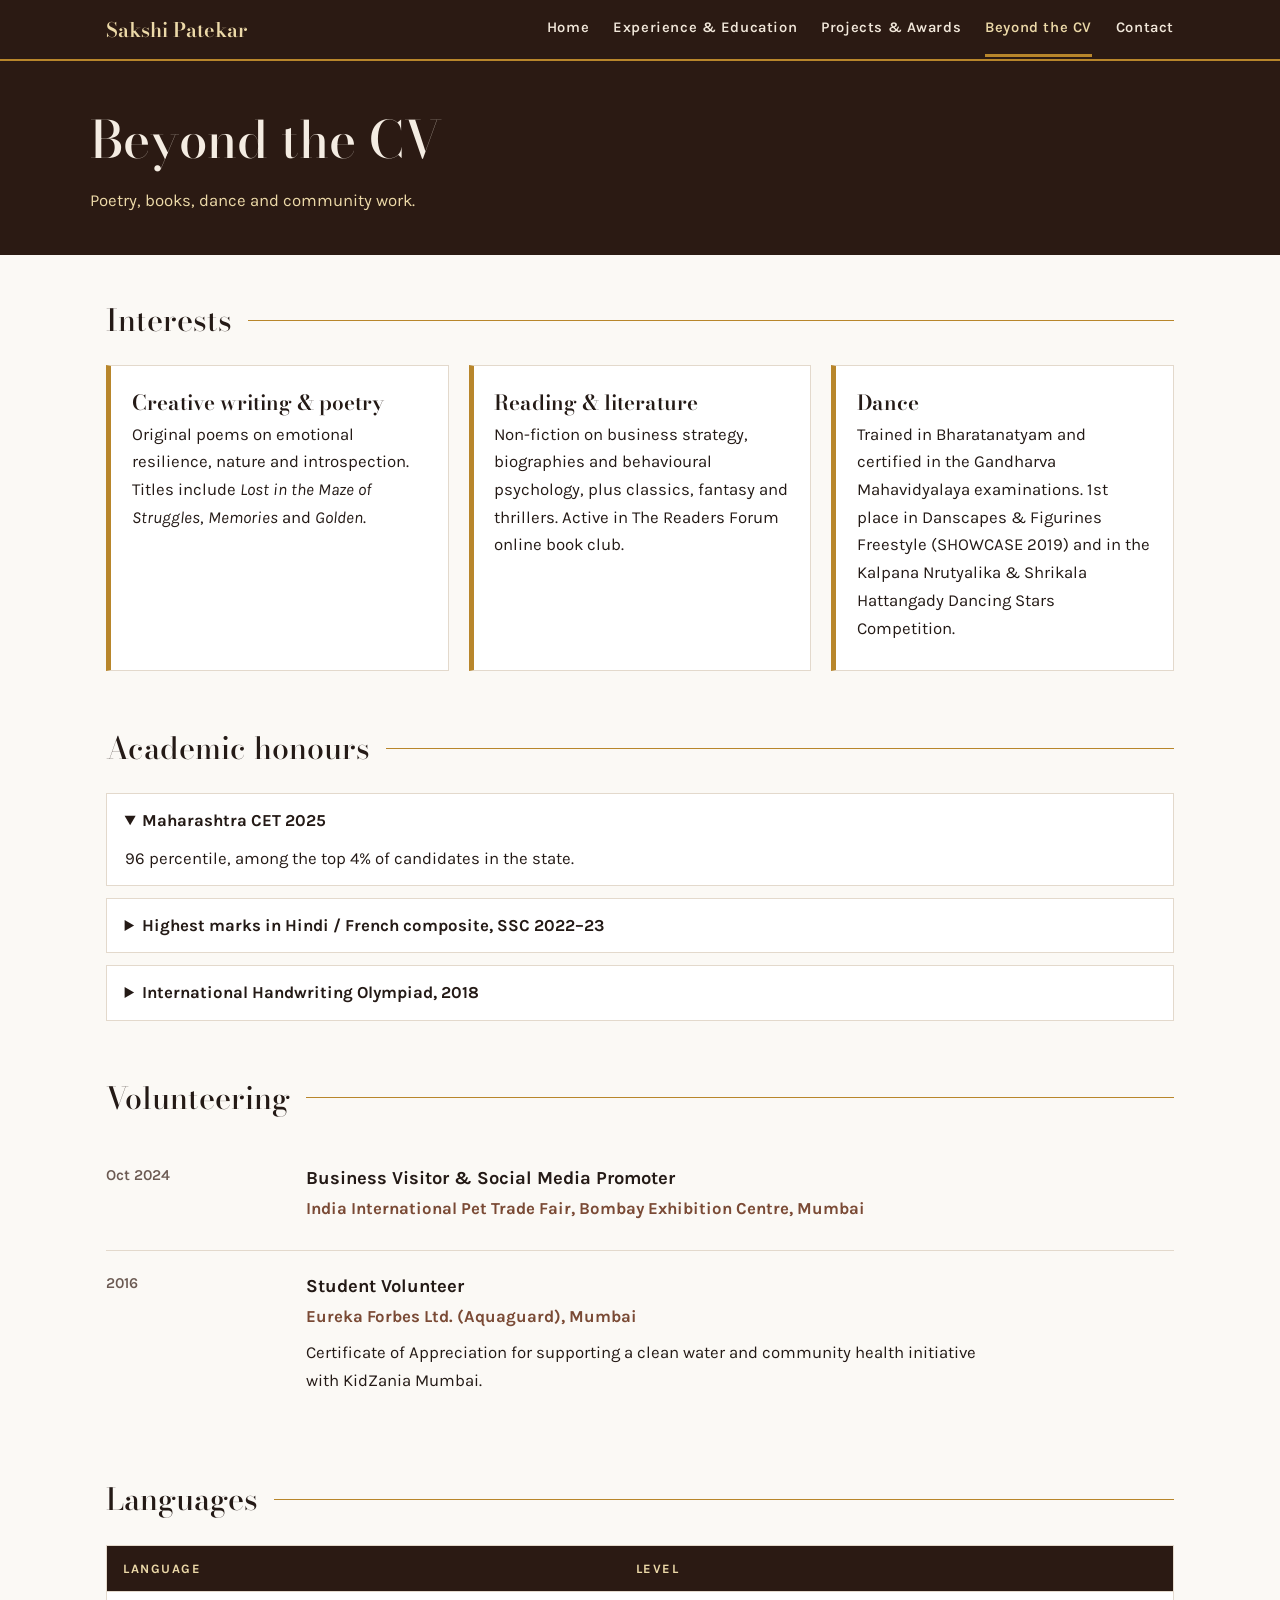
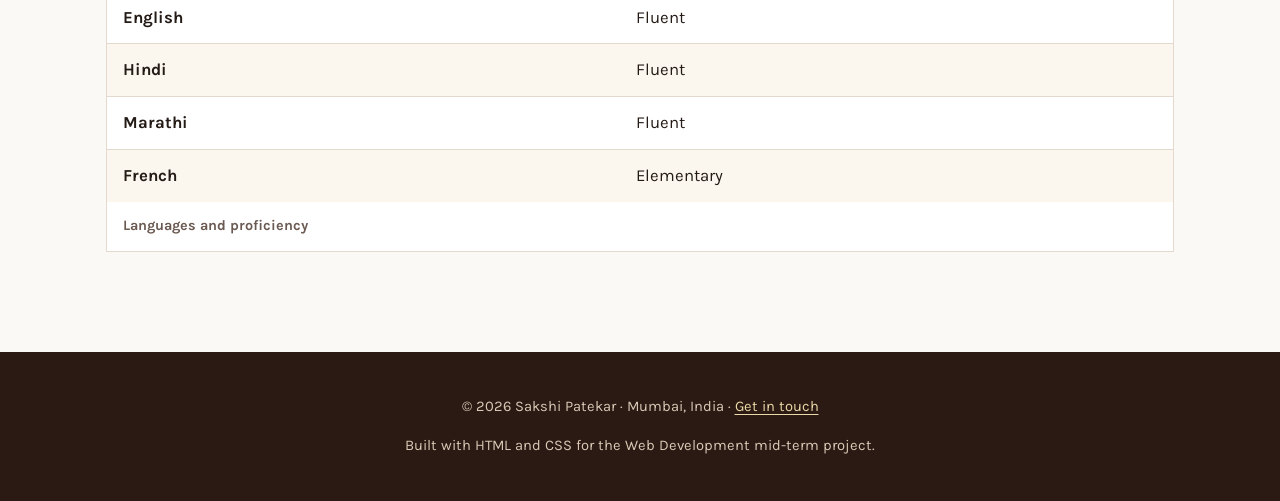
==== about.html @ 96bf37b6 "Add files via upload" ====
<!DOCTYPE html>
<html lang="en">
<head>
  <meta charset="utf-8">
  <meta name="viewport" content="width=device-width, initial-scale=1">
  <title>Beyond the CV | Sakshi Patekar</title>
  <meta name="description" content="Interests, academic honours, volunteering and languages.">
  <link rel="preconnect" href="https://fonts.googleapis.com">
  <link rel="preconnect" href="https://fonts.gstatic.com" crossorigin>
  <link href="https://fonts.googleapis.com/css2?family=Bodoni+Moda:opsz,wght@6..96,500;6..96,600&family=Karla:wght@400;600;700&display=swap" rel="stylesheet">
  <link rel="stylesheet" href="css/style.css">
</head>
<body>
  <nav class="site-nav" aria-label="Main navigation">
    <ul>
      <li class="brand"><a href="index.html">Sakshi Patekar</a></li>
      <li><a href="index.html">Home</a></li><li><a href="experience.html">Experience & Education</a></li><li><a href="projects.html">Projects & Awards</a></li><li><a href="about.html" aria-current="page">Beyond the CV</a></li><li><a href="contact.html">Contact</a></li>
    </ul>
  </nav>
  <header class="page-title-band">
    <div>
      <h1>Beyond the CV</h1>
      <p>Poetry, books, dance and community work.</p>
    </div>
  </header>
  <main>
    <section id="interests" aria-labelledby="int-h">
      <h2 id="int-h">Interests</h2>
      <div class="cards">
        <article class="card">
          <h3>Creative writing &amp; poetry</h3>
          <p>Original poems on emotional resilience, nature and introspection. Titles include <em>Lost in the Maze of Struggles</em>, <em>Memories</em> and <em>Golden</em>.</p>
        </article>
        <article class="card">
          <h3>Reading &amp; literature</h3>
          <p>Non-fiction on business strategy, biographies and behavioural psychology, plus classics, fantasy and thrillers. Active in The Readers Forum online book club.</p>
        </article>
        <article class="card">
          <h3>Dance</h3>
          <p>Trained in Bharatanatyam and certified in the Gandharva Mahavidyalaya examinations. 1st place in Danscapes &amp; Figurines Freestyle (SHOWCASE 2019) and in the Kalpana Nrutyalika &amp; Shrikala Hattangady Dancing Stars Competition.</p>
        </article>
      </div>
    </section>

    <section id="honors" aria-labelledby="hon-h">
      <h2 id="hon-h">Academic honours</h2>
      <details open>
        <summary>Maharashtra CET 2025</summary>
        <p>96 percentile, among the top 4% of candidates in the state.</p>
      </details>
      <details>
        <summary>Highest marks in Hindi / French composite, SSC 2022&ndash;23</summary>
        <p>Certificate of Merit for scoring 94/100.</p>
      </details>
      <details>
        <summary>International Handwriting Olympiad, 2018</summary>
        <p>First Grade for handwriting at Convent Girls' High School.</p>
      </details>
    </section>

    <section id="volunteering" aria-labelledby="vol-h">
      <h2 id="vol-h">Volunteering</h2>
      <article class="entry">
        <p class="when"><time datetime="2024-10">Oct 2024</time></p>
        <div>
          <h3>Business Visitor &amp; Social Media Promoter</h3>
          <p class="org">India International Pet Trade Fair, Bombay Exhibition Centre, Mumbai</p>
        </div>
      </article>
      <article class="entry">
        <p class="when"><time datetime="2016">2016</time></p>
        <div>
          <h3>Student Volunteer</h3>
          <p class="org">Eureka Forbes Ltd. (Aquaguard), Mumbai</p>
          <p>Certificate of Appreciation for supporting a clean water and community health initiative with KidZania Mumbai.</p>
        </div>
      </article>
    </section>

    <section id="languages" aria-labelledby="lang-h">
      <h2 id="lang-h">Languages</h2>
      <div class="table-wrap">
        <table>
          <caption>Languages and proficiency</caption>
          <thead><tr><th scope="col">Language</th><th scope="col">Level</th></tr></thead>
          <tbody>
            <tr><th scope="row">English</th><td>Fluent</td></tr>
            <tr><th scope="row">Hindi</th><td>Fluent</td></tr>
            <tr><th scope="row">Marathi</th><td>Fluent</td></tr>
            <tr><th scope="row">French</th><td>Elementary</td></tr>
          </tbody>
        </table>
      </div>
    </section>
  </main>
  <footer class="site-footer">
    <p>&copy; 2026 Sakshi Patekar &middot; Mumbai, India &middot; <a href="contact.html">Get in touch</a></p>
    <p>Built with HTML and CSS for the Web Development mid-term project.</p>
  </footer>
</body>
</html>
---- css/style.css ----
/* Design plan: palette is taken from the portfolio photo (suede jacket brown, gold earrings, black knit).
   Layout idea: espresso header band with an arch-framed portrait, then a light paper column with gold rules. */
:root {
  --espresso: #2b1a13;
  --suede: #7a4a35;
  --gold: #b8862b;
  --gold-soft: #ecd9a8;
  --paper: #fbf9f5;
  --ink: #241a16;
  --muted: #6b5a52;
  --line: #e3d9cc;
  --font-display: "Bodoni Moda", "Didot", Georgia, serif;
  --font-body: "Karla", "Segoe UI", Arial, sans-serif;
}

*, *::before, *::after { box-sizing: border-box; }

html { scroll-behavior: smooth; }

body {
  margin: 0;
  background: var(--paper);
  color: var(--ink);
  font-family: var(--font-body);
  font-size: 1.05rem;
  line-height: 1.65;
}

img { max-width: 100%; display: block; }

a { color: var(--suede); text-underline-offset: 3px; }
a:hover { color: var(--gold); }
a:focus-visible, summary:focus-visible { outline: 3px solid var(--gold); outline-offset: 3px; }

/* ---------- Navigation (flexbox) ---------- */
.site-nav {
  background: var(--espresso);
  border-bottom: 2px solid var(--gold);
  position: sticky;
  top: 0;
  z-index: 10;
}
.site-nav ul {
  list-style: none;
  margin: 0 auto;
  padding: 0 1rem;
  max-width: 1100px;
  display: flex;
  flex-wrap: wrap;
  align-items: center;
  gap: 0.25rem 1.5rem;
}
.site-nav .brand {
  font-family: var(--font-display);
  font-size: 1.25rem;
  color: var(--gold-soft);
  margin-right: auto;
  padding: 0.8rem 0;
}
.site-nav a {
  color: #f1e7da;
  text-decoration: none;
  font-weight: 600;
  letter-spacing: 0.04em;
  font-size: 0.92rem;
  padding: 0.9rem 0;
  display: inline-block;
  border-bottom: 3px solid transparent;
}
.site-nav a:hover { color: var(--gold-soft); border-bottom-color: var(--gold); }
.site-nav a[aria-current="page"] { border-bottom-color: var(--gold); color: var(--gold-soft); }
.site-nav .brand a { padding: 0; border: 0; color: inherit; font-size: inherit; letter-spacing: 0; }

/* ---------- Page header ---------- */
.hero {
  background: var(--espresso);
  color: #f4ece2;
}
.hero-inner {
  max-width: 1100px;
  margin: 0 auto;
  padding: 3rem 1rem 3.5rem;
  display: flex;
  flex-wrap: wrap;
  align-items: center;
  gap: 2.5rem;
}
.hero-text { flex: 1 1 380px; }
.hero .eyebrow {
  color: var(--gold);
  text-transform: uppercase;
  letter-spacing: 0.22em;
  font-size: 0.8rem;
  font-weight: 700;
  margin: 0 0 0.75rem;
}
.hero h1 {
  font-family: var(--font-display);
  font-weight: 500;
  font-size: clamp(2.6rem, 7vw, 4.6rem);
  line-height: 1.02;
  margin: 0 0 1rem;
  text-wrap: balance;
}
.hero .tagline {
  font-size: 1.2rem;
  max-width: 34ch;
  color: #e9dccb;
  margin: 0 0 1.5rem;
}
.hero-links { display: flex; flex-wrap: wrap; gap: 0.75rem; }

.portrait {
  flex: 0 1 340px;
  margin: 0;
}
.portrait img {
  width: 100%;
  height: auto;
  aspect-ratio: 10 / 11;
  object-fit: cover;
  object-position: 55% top;
  border-radius: 999px 999px 12px 12px; /* arch frame */
  border: 4px solid var(--gold);
  background: #fff;
}
.portrait figcaption {
  font-size: 0.8rem;
  color: var(--gold-soft);
  text-align: center;
  margin-top: 0.6rem;
  letter-spacing: 0.08em;
}

.page-title-band {
  background: var(--espresso);
  color: #f4ece2;
  padding: 2.25rem 1rem 2.5rem;
}
.page-title-band > div { max-width: 1100px; margin: 0 auto; }
.page-title-band h1 {
  font-family: var(--font-display);
  font-weight: 500;
  font-size: clamp(2rem, 5vw, 3.2rem);
  margin: 0;
}
.page-title-band p { margin: 0.4rem 0 0; color: var(--gold-soft); }

/* ---------- Buttons ---------- */
.btn {
  display: inline-block;
  padding: 0.65rem 1.3rem;
  border-radius: 999px;
  font-weight: 700;
  text-decoration: none;
  border: 2px solid var(--gold);
  color: var(--gold-soft);
  transition: background 0.2s, color 0.2s;
}
.btn:hover { background: var(--gold); color: var(--espresso); }
.btn.solid { background: var(--gold); color: var(--espresso); }
.btn.solid:hover { background: var(--gold-soft); }

/* ---------- Main content ---------- */
main {
  max-width: 1100px;
  margin: 0 auto;
  padding: 2.5rem 1rem 3rem;
}
main > section { margin-bottom: 3.25rem; }

h2 {
  font-family: var(--font-display);
  font-weight: 500;
  font-size: 1.9rem;
  margin: 0 0 1.25rem;
  display: flex;
  align-items: center;
  gap: 1rem;
}
h2::after { content: ""; flex: 1; height: 1px; background: var(--gold); }
h3 { font-size: 1.15rem; margin: 0; }

.summary { max-width: 70ch; font-size: 1.15rem; }

.facts {
  display: grid;
  grid-template-columns: repeat(auto-fit, minmax(210px, 1fr));
  gap: 1rem;
  margin: 0;
}
.facts > div {
  border-top: 3px solid var(--gold);
  background: #fff;
  padding: 1rem 1.1rem;
  box-shadow: 0 1px 0 var(--line);
}
.facts dt { font-size: 0.78rem; text-transform: uppercase; letter-spacing: 0.14em; color: var(--muted); font-weight: 700; }
.facts dd { margin: 0.2rem 0 0; font-family: var(--font-display); font-size: 1.35rem; line-height: 1.25; }

/* ---------- Entries (article) ---------- */
.entry {
  display: grid;
  grid-template-columns: 11rem 1fr;
  gap: 0.5rem 1.5rem;
  padding: 1.25rem 0;
  border-bottom: 1px solid var(--line);
}
.entry:last-child { border-bottom: 0; }
.entry .when { color: var(--muted); font-weight: 600; font-size: 0.95rem; }
.entry .org { color: var(--suede); font-weight: 700; margin: 0.1rem 0 0.5rem; }
.entry p { margin: 0 0 0.5rem; max-width: 70ch; }
.entry ul { margin: 0.25rem 0 0; padding-left: 1.2rem; max-width: 70ch; }
.entry li { margin-bottom: 0.3rem; }

.chips { list-style: none; padding: 0 !important; margin: 0.6rem 0 0; display: flex; flex-wrap: wrap; gap: 0.4rem; }
.chips li {
  background: var(--gold-soft);
  color: var(--espresso);
  font-size: 0.82rem;
  font-weight: 700;
  padding: 0.15rem 0.7rem;
  border-radius: 999px;
  margin: 0;
}

.cards {
  display: grid;
  grid-template-columns: repeat(auto-fit, minmax(290px, 1fr));
  gap: 1.25rem;
}
.card {
  background: #fff;
  border: 1px solid var(--line);
  border-left: 5px solid var(--gold);
  padding: 1.25rem 1.3rem;
}
.card h3 { font-family: var(--font-display); font-size: 1.3rem; font-weight: 600; }
.card .when { color: var(--muted); font-size: 0.9rem; font-weight: 600; margin: 0.15rem 0 0.6rem; }
.card p { margin: 0 0 0.5rem; }

/* ---------- Tables ---------- */
.table-wrap { overflow-x: auto; background: #fff; border: 1px solid var(--line); }
table { width: 100%; border-collapse: collapse; min-width: 520px; }
caption {
  text-align: left;
  padding: 0.8rem 1rem;
  font-weight: 700;
  color: var(--muted);
  font-size: 0.9rem;
  caption-side: bottom;
}
thead th {
  background: var(--espresso);
  color: var(--gold-soft);
  text-align: left;
  font-size: 0.8rem;
  letter-spacing: 0.12em;
  text-transform: uppercase;
  padding: 0.75rem 1rem;
}
tbody th { text-align: left; font-weight: 700; }
tbody th, tbody td { padding: 0.75rem 1rem; border-top: 1px solid var(--line); vertical-align: top; }
tbody tr:nth-child(even) { background: #fbf7ef; }
tbody tr:hover { background: var(--gold-soft); }
td.num { font-variant-numeric: tabular-nums; white-space: nowrap; }

/* ---------- Misc ---------- */
.two-col {
  display: grid;
  grid-template-columns: repeat(auto-fit, minmax(300px, 1fr));
  gap: 2rem;
}
details {
  background: #fff;
  border: 1px solid var(--line);
  padding: 0.8rem 1.1rem;
  margin-bottom: 0.75rem;
}
summary { cursor: pointer; font-weight: 700; }
details p { margin: 0.6rem 0 0; }

.contact-list { list-style: none; padding: 0; margin: 0; display: grid; gap: 1rem; }
.contact-list li { border-left: 4px solid var(--gold); padding-left: 1rem; }
.contact-list span { display: block; font-size: 0.78rem; text-transform: uppercase; letter-spacing: 0.14em; color: var(--muted); font-weight: 700; }
address { font-style: normal; }

blockquote {
  margin: 0;
  padding: 1rem 1.3rem;
  border-left: 4px solid var(--gold);
  background: #fff;
  font-family: var(--font-display);
  font-size: 1.25rem;
}

.site-footer {
  background: var(--espresso);
  color: #d9c9b6;
  text-align: center;
  padding: 1.75rem 1rem;
  font-size: 0.92rem;
}
.site-footer a { color: var(--gold-soft); }

@media (max-width: 720px) {
  .entry { grid-template-columns: 1fr; }
  .site-nav .brand { width: 100%; padding-bottom: 0; }
  .hero-inner { padding-top: 2rem; }
  .portrait { order: -1; flex-basis: 220px; margin: 0 auto; }
}

@media (prefers-reduced-motion: reduce) {
  html { scroll-behavior: auto; }
  .btn { transition: none; }
}
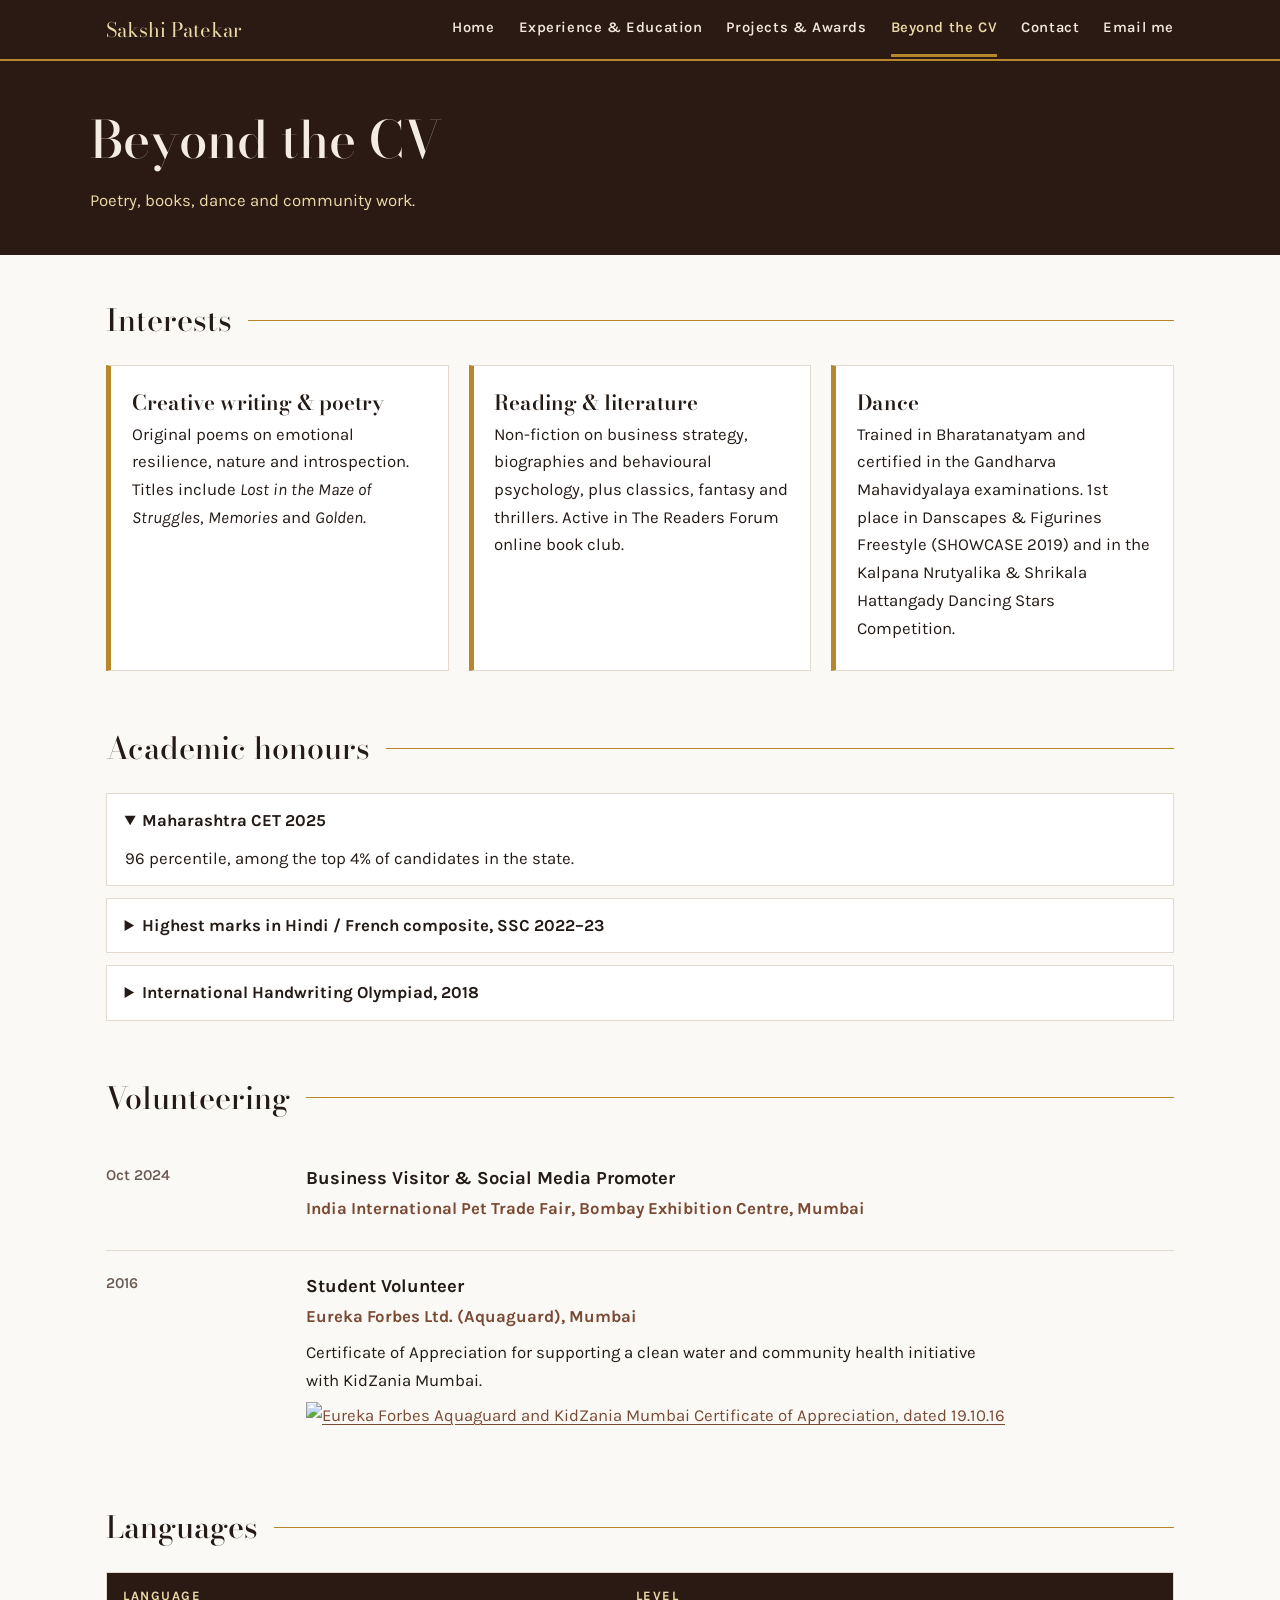
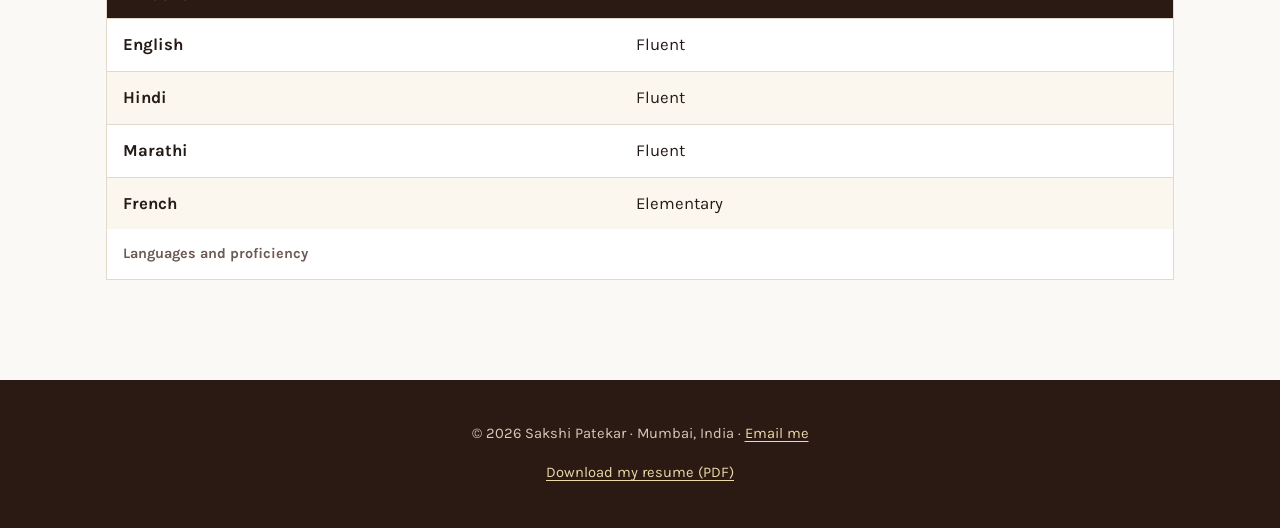
==== commit 84e16c07: "Add files via upload" ====
--- a/about.html
+++ b/about.html
@@ -13,8 +13,9 @@
 <body>
   <nav class="site-nav" aria-label="Main navigation">
     <ul>
-      <li class="brand"><a href="index.html">Sakshi Patekar</a></li>
+      <li class="brand">Sakshi Patekar</li>
       <li><a href="index.html">Home</a></li><li><a href="experience.html">Experience & Education</a></li><li><a href="projects.html">Projects & Awards</a></li><li><a href="about.html" aria-current="page">Beyond the CV</a></li><li><a href="contact.html">Contact</a></li>
+      <li><a class="nav-cta" href="mailto:40sakshipatekarviiia@gmail.com?subject=Hello%20Sakshi">Email me</a></li>
     </ul>
   </nav>
   <header class="page-title-band">
@@ -73,6 +74,7 @@
           <h3>Student Volunteer</h3>
           <p class="org">Eureka Forbes Ltd. (Aquaguard), Mumbai</p>
           <p>Certificate of Appreciation for supporting a clean water and community health initiative with KidZania Mumbai.</p>
+          <a class="thumb" href="images/eureka-forbes-certificate.jpg"><img src="images/eureka-forbes-certificate-thumb.jpg" alt="Eureka Forbes Aquaguard and KidZania Mumbai Certificate of Appreciation, dated 19.10.16" loading="lazy"></a>
         </div>
       </article>
     </section>
@@ -94,8 +96,8 @@
     </section>
   </main>
   <footer class="site-footer">
-    <p>&copy; 2026 Sakshi Patekar &middot; Mumbai, India &middot; <a href="contact.html">Get in touch</a></p>
-    <p>Built with HTML and CSS for the Web Development mid-term project.</p>
+    <p>&copy; 2026 Sakshi Patekar &middot; Mumbai, India &middot; <a href="mailto:40sakshipatekarviiia@gmail.com?subject=Hello%20Sakshi">Email me</a></p>
+    <p><a href="resume.pdf" download>Download my resume (PDF)</a></p>
   </footer>
 </body>
 </html>
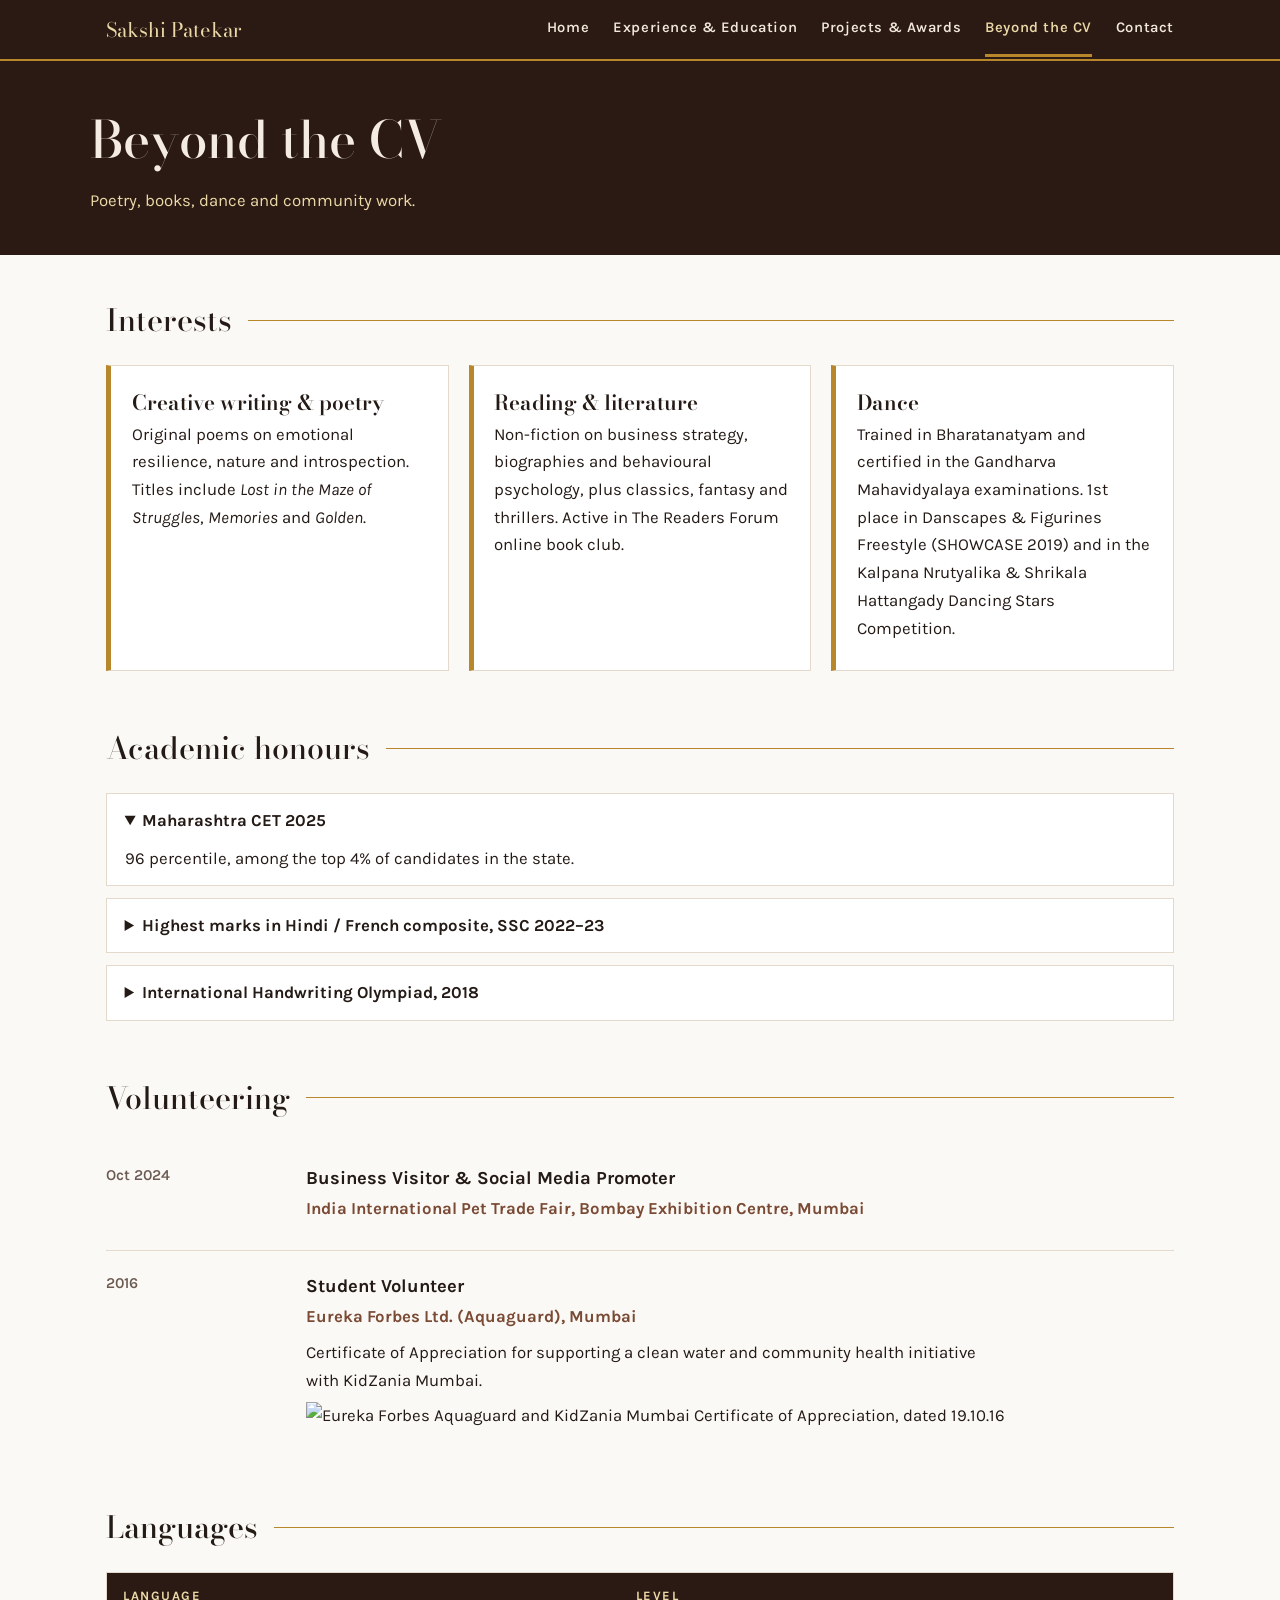
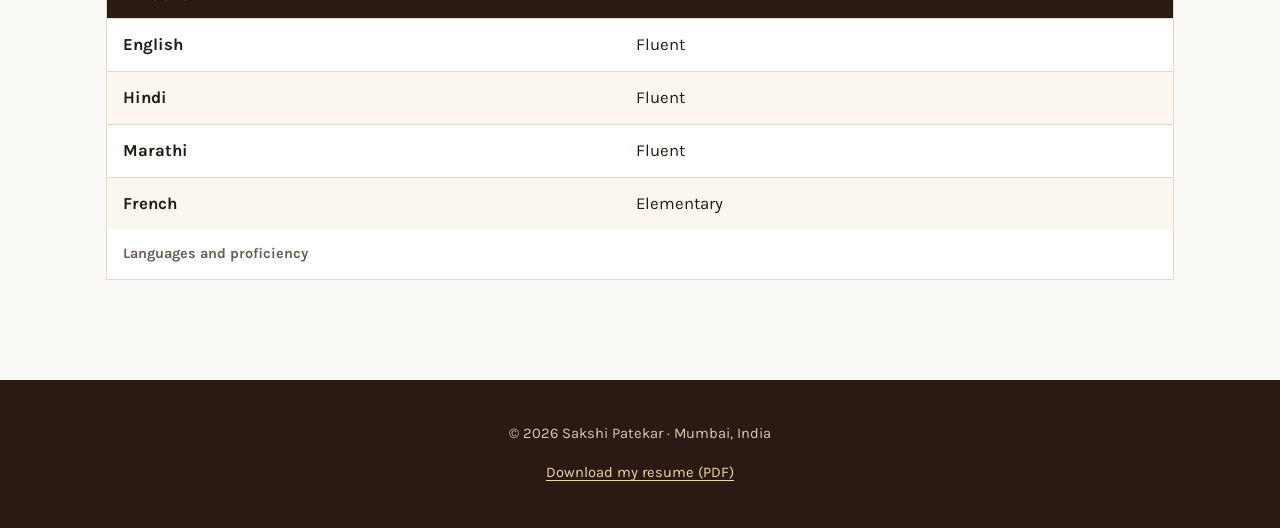
==== commit d2474be7: "Add files via upload" ====
--- a/about.html
+++ b/about.html
@@ -15,7 +15,6 @@
     <ul>
       <li class="brand">Sakshi Patekar</li>
       <li><a href="index.html">Home</a></li><li><a href="experience.html">Experience & Education</a></li><li><a href="projects.html">Projects & Awards</a></li><li><a href="about.html" aria-current="page">Beyond the CV</a></li><li><a href="contact.html">Contact</a></li>
-      <li><a class="nav-cta" href="mailto:40sakshipatekarviiia@gmail.com?subject=Hello%20Sakshi">Email me</a></li>
     </ul>
   </nav>
   <header class="page-title-band">
@@ -74,7 +73,7 @@
           <h3>Student Volunteer</h3>
           <p class="org">Eureka Forbes Ltd. (Aquaguard), Mumbai</p>
           <p>Certificate of Appreciation for supporting a clean water and community health initiative with KidZania Mumbai.</p>
-          <a class="thumb" href="images/eureka-forbes-certificate.jpg"><img src="images/eureka-forbes-certificate-thumb.jpg" alt="Eureka Forbes Aquaguard and KidZania Mumbai Certificate of Appreciation, dated 19.10.16" loading="lazy"></a>
+          <img class="cert-img" src="images/eureka-forbes-certificate.jpg" alt="Eureka Forbes Aquaguard and KidZania Mumbai Certificate of Appreciation, dated 19.10.16" loading="lazy">
         </div>
       </article>
     </section>
@@ -96,7 +95,7 @@
     </section>
   </main>
   <footer class="site-footer">
-    <p>&copy; 2026 Sakshi Patekar &middot; Mumbai, India &middot; <a href="mailto:40sakshipatekarviiia@gmail.com?subject=Hello%20Sakshi">Email me</a></p>
+    <p>&copy; 2026 Sakshi Patekar &middot; Mumbai, India </p>
     <p><a href="resume.pdf" download>Download my resume (PDF)</a></p>
   </footer>
 </body>
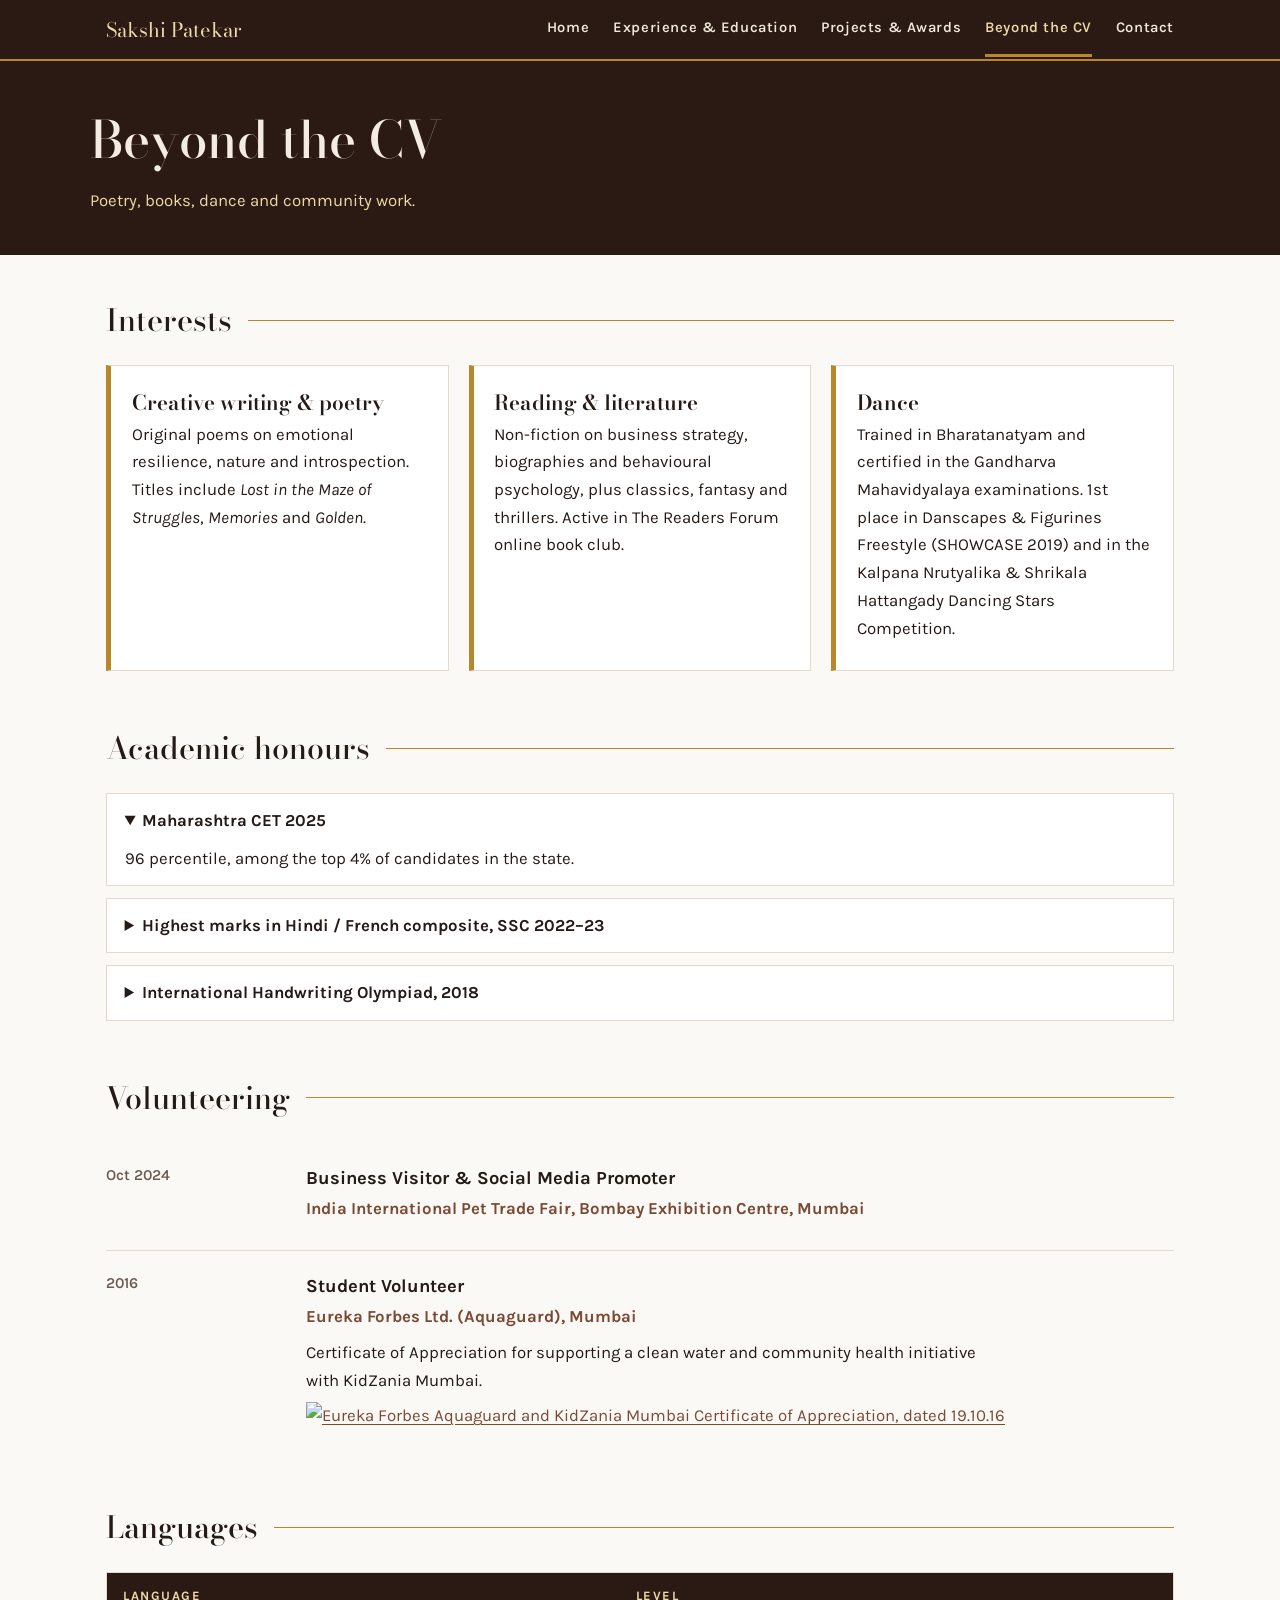
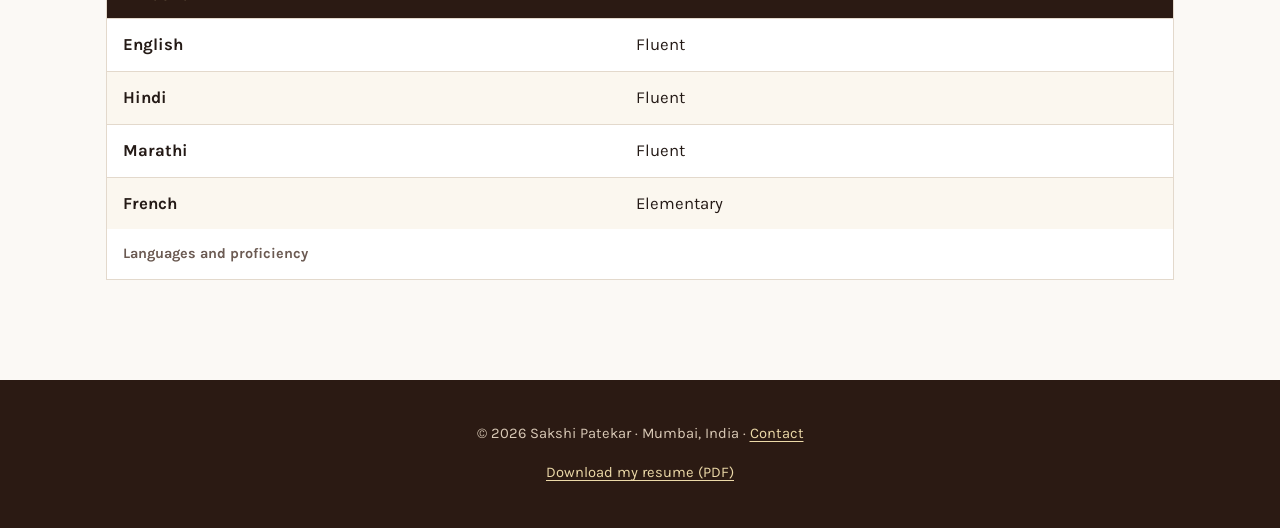
==== commit ca388201: "Add files via upload" ====
--- a/about.html
+++ b/about.html
@@ -73,7 +73,7 @@
           <h3>Student Volunteer</h3>
           <p class="org">Eureka Forbes Ltd. (Aquaguard), Mumbai</p>
           <p>Certificate of Appreciation for supporting a clean water and community health initiative with KidZania Mumbai.</p>
-          <img class="cert-img" src="images/eureka-forbes-certificate.jpg" alt="Eureka Forbes Aquaguard and KidZania Mumbai Certificate of Appreciation, dated 19.10.16" loading="lazy">
+          <a class="thumb" href="images/eureka-forbes-certificate.jpg"><img src="images/eureka-forbes-certificate-thumb.jpg" alt="Eureka Forbes Aquaguard and KidZania Mumbai Certificate of Appreciation, dated 19.10.16" loading="lazy"></a>
         </div>
       </article>
     </section>
@@ -95,7 +95,7 @@
     </section>
   </main>
   <footer class="site-footer">
-    <p>&copy; 2026 Sakshi Patekar &middot; Mumbai, India </p>
+    <p>&copy; 2026 Sakshi Patekar &middot; Mumbai, India &middot; <a href="contact.html">Contact</a></p>
     <p><a href="resume.pdf" download>Download my resume (PDF)</a></p>
   </footer>
 </body>
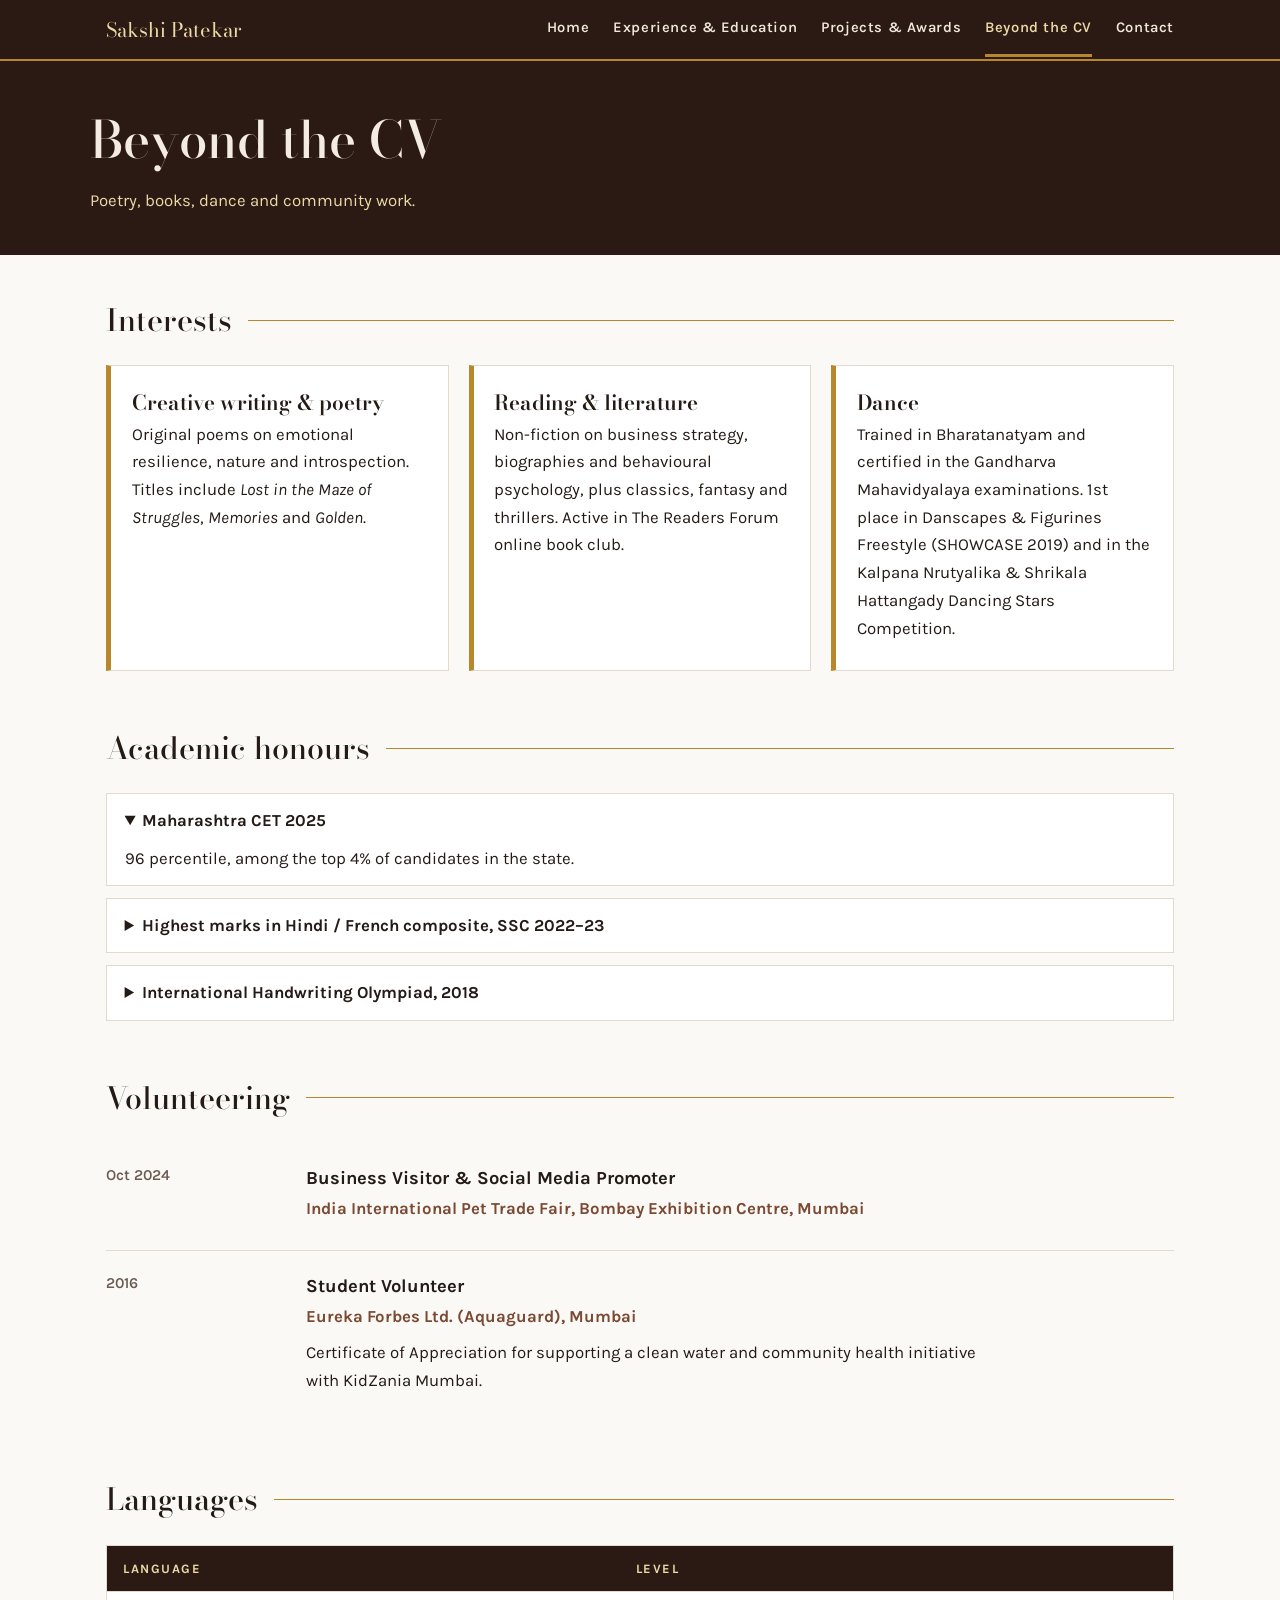
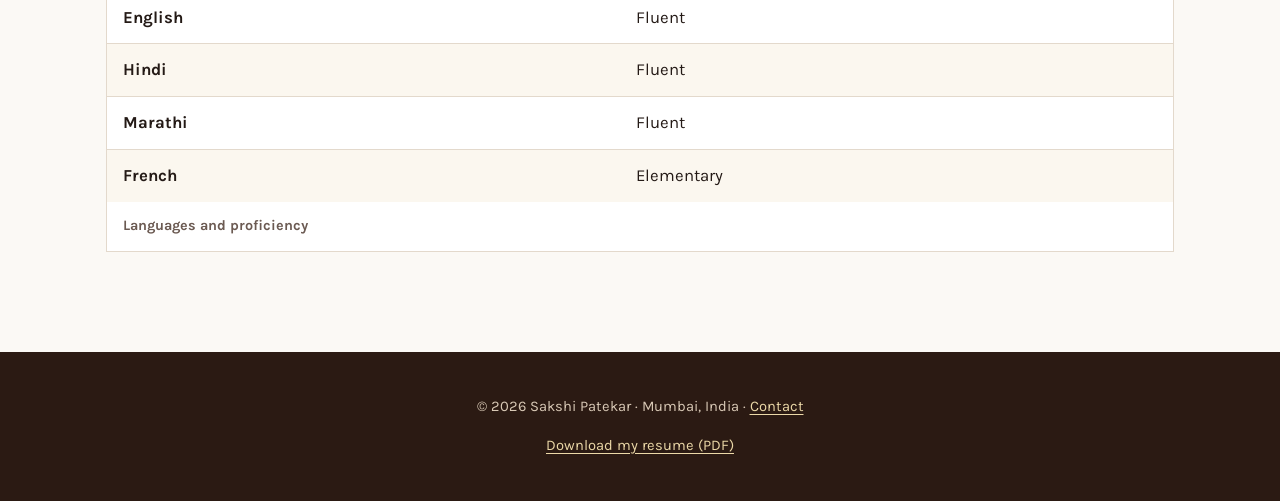
==== commit 48cb0607: "Add files via upload" ====
--- a/about.html
+++ b/about.html
@@ -73,7 +73,6 @@
           <h3>Student Volunteer</h3>
           <p class="org">Eureka Forbes Ltd. (Aquaguard), Mumbai</p>
           <p>Certificate of Appreciation for supporting a clean water and community health initiative with KidZania Mumbai.</p>
-          <a class="thumb" href="images/eureka-forbes-certificate.jpg"><img src="images/eureka-forbes-certificate-thumb.jpg" alt="Eureka Forbes Aquaguard and KidZania Mumbai Certificate of Appreciation, dated 19.10.16" loading="lazy"></a>
         </div>
       </article>
     </section>
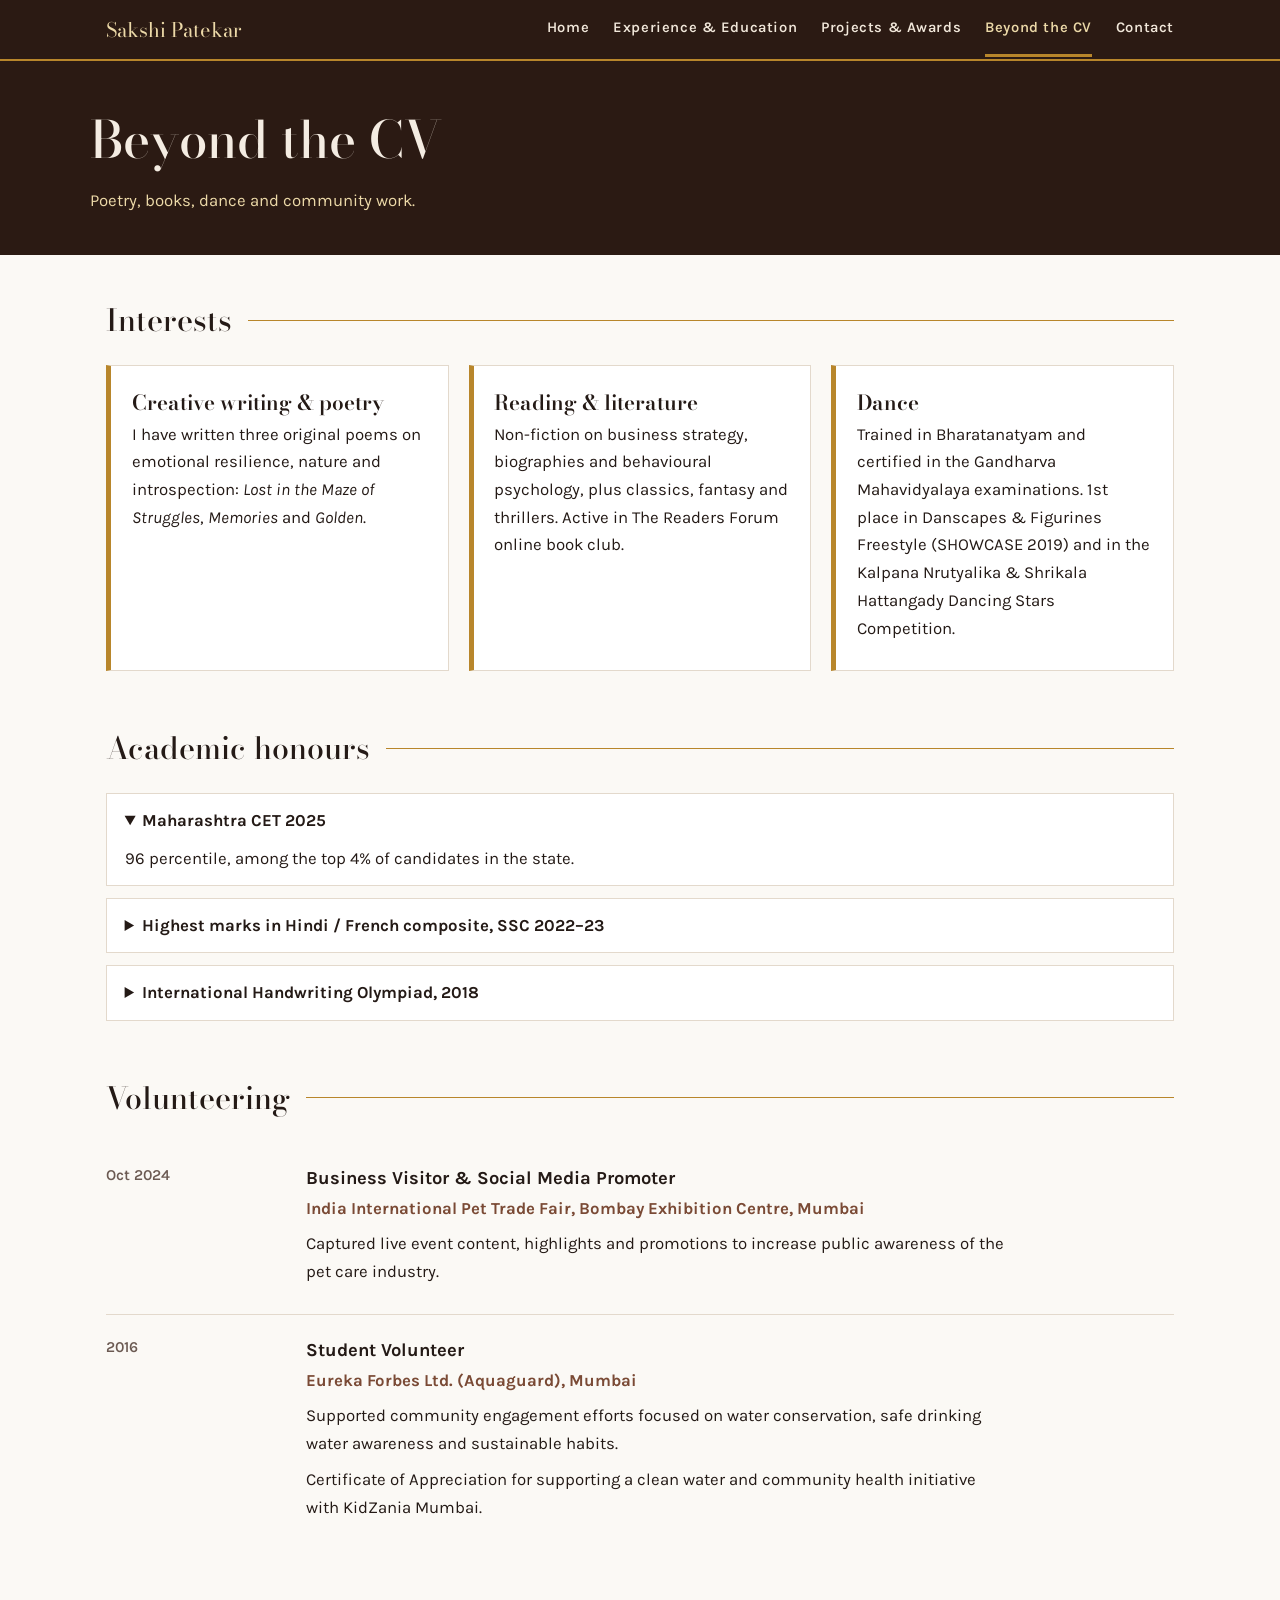
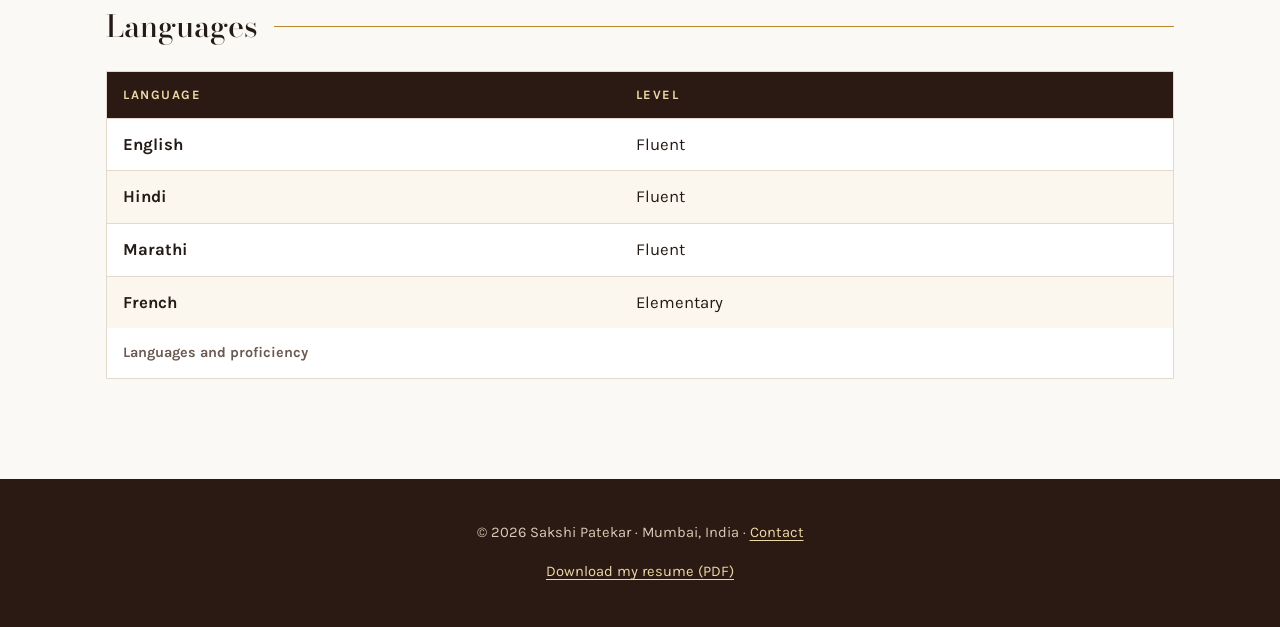
==== commit 703c291f: "Add files via upload" ====
--- a/about.html
+++ b/about.html
@@ -29,7 +29,7 @@
       <div class="cards">
         <article class="card">
           <h3>Creative writing &amp; poetry</h3>
-          <p>Original poems on emotional resilience, nature and introspection. Titles include <em>Lost in the Maze of Struggles</em>, <em>Memories</em> and <em>Golden</em>.</p>
+          <p>I have written three original poems on emotional resilience, nature and introspection: <em>Lost in the Maze of Struggles</em>, <em>Memories</em> and <em>Golden</em>.</p>
         </article>
         <article class="card">
           <h3>Reading &amp; literature</h3>
@@ -65,6 +65,7 @@
         <div>
           <h3>Business Visitor &amp; Social Media Promoter</h3>
           <p class="org">India International Pet Trade Fair, Bombay Exhibition Centre, Mumbai</p>
+          <p>Captured live event content, highlights and promotions to increase public awareness of the pet care industry.</p>
         </div>
       </article>
       <article class="entry">
@@ -72,6 +73,7 @@
         <div>
           <h3>Student Volunteer</h3>
           <p class="org">Eureka Forbes Ltd. (Aquaguard), Mumbai</p>
+          <p>Supported community engagement efforts focused on water conservation, safe drinking water awareness and sustainable habits.</p>
           <p>Certificate of Appreciation for supporting a clean water and community health initiative with KidZania Mumbai.</p>
         </div>
       </article>
